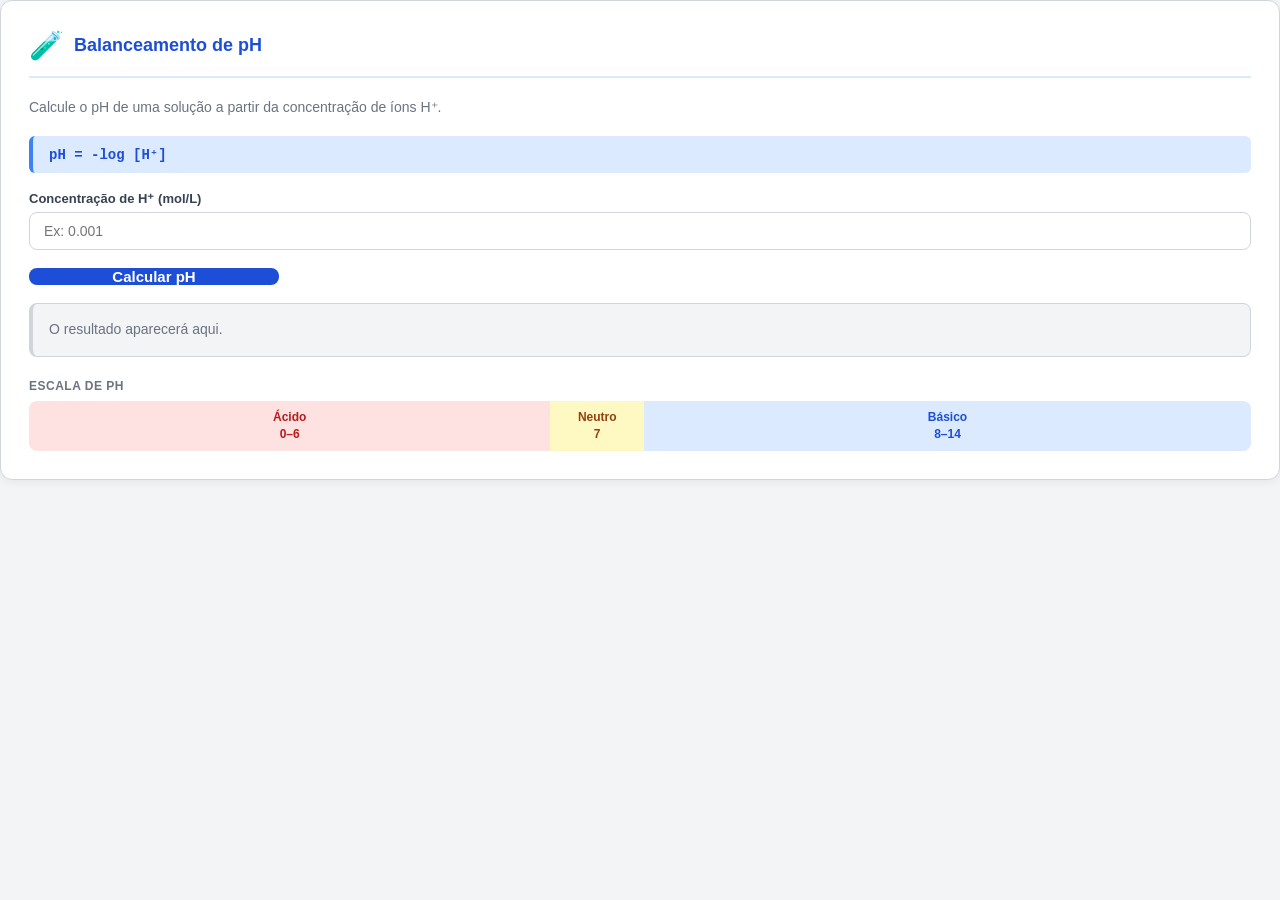
==== balanceamentoPH.html @ b7f5a319 "Add files via upload ja tem o menu e colocou massa molar e balanceamento de PH" ====
<html>
    <head>
        <link rel="stylesheet" href="style.css">
    </head>
    <body> 

        <main>
        <div class="card">
            <div class="card-topo">
              <span class="card-icone">🧪</span>
              <h2 class="card-titulo">Balanceamento de pH</h2>
            </div>
    
            <p class="card-descricao">
              Calcule o pH de uma solução a partir da concentração de íons H⁺.
            </p>
    
    
            <div class="formula">
              <span class="formula-texto">pH = -log [H⁺]</span>
            </div>
    
            <div class="campo-grupo">
              <label class="campo-label" for="concentracao">
                Concentração de H⁺ (mol/L)
              </label>
              <input
                class="campo-input"
                type="number"
                id="concentracao"
                placeholder="Ex: 0.001"
                step="any"
                min="0"
              />
            </div>
    
            <button class="botao" onclick="calcularPH()">
              Calcular pH
            </button>
    
            <div class="resultado" id="resultado-ph">
              O resultado aparecerá aqui.
            </div>
    
            <div class="escala-ph">
              <p class="escala-titulo">Escala de pH</p>
              <div class="escala-barra">
                <div class="escala-acido">Ácido<br/>0–6</div>
                <div class="escala-neutro">Neutro<br/>7</div>
                <div class="escala-basico">Básico<br/>8–14</div>
              </div>
            </div>
          </div>
          </main>
    </body>
</html>
---- style.css ----
:root {
    --azul-forte:   #1d4ed8;   /* Botões, destaques */
    --azul-medio:   #3b82f6;   /* Bordas, hover */
    --azul-claro:   #dbeafe;   /* Fundo de fórmulas, escala */
    --cinza-escuro: #374151;   /* Texto principal */
    --cinza-medio:  #6b7280;   /* Texto secundário */
    --cinza-claro:  #f3f4f6;   /* Fundo da página */
    --cinza-borda:  #d1d5db;   /* Bordas de inputs */
    --branco:       #ffffff;   /* Fundo dos cards */
  }
  
  
  /* Remove margens navegador. */
  * {
    margin: 0;
    padding: 0;
    box-sizing: border-box; 
  }
  
  body {
    font-family: 'Segoe UI', Arial, sans-serif; 
    background-color: var(--cinza-claro);
    color: var(--cinza-escuro);
    min-height: 100vh; /* deixa na tela toda */
  }
  
  
  /* cabeçalho */
  .cabecalho {
    background-color: var(--azul-forte);
    color: var(--branco);
    padding: 24px 32px;
    text-align: center;
  }
  
  .menu {
      list-style: none;
      display: flex;
      background-color: #1d4ed8;
      margin: 0;
      padding: 0;
  }
  
  .menu li {
      margin: 0;
  }
  
  .menu a {
      display: block;
      color: white;
      text-decoration: none;
      padding: 15px 20px;
  }
  
  .menu a:hover {
      background-color: #1d4ed8;
  }
  
  .cabecalho-conteudo {
    max-width: 900px;
    margin: 0 auto; 
  }
  
  
  .logo {
    display: flex;
    align-items: center;
    justify-content: center;
    gap: 12px; 
    margin-bottom: 6px;
  }
  
  .logo-icone {
    font-size: 36px;
  }
  
  .logo-nome {
    font-size: 32px;
    font-weight: 700;
    letter-spacing: 2px; 
  }
  
  .cabecalho-subtitulo {
    font-size: 14px;
    opacity: 0.85; /* deixa transparentinho */
    letter-spacing: 1px;
    text-transform: uppercase;
  }
  
  
  /* parte principal */
  .principal {
    max-width: 960px;
    margin: 0 auto;      
    padding: 40px 24px;
  }
  
  
  
  .boas-vindas {
    text-align: center;
    margin-bottom: 36px;
  }
  
  .titulo-principal {
    font-size: 26px;
    font-weight: 700;
    color: var(--cinza-escuro);
    margin-bottom: 8px;
  }
  
  .descricao {
    font-size: 15px;
    color: var(--cinza-medio);
  }
  
  /*davi*/
  /*computador duas culunas */
  .grade-calculadoras {
    display: grid;
    grid-template-columns: 1fr 1fr; 
    gap: 24px;
  }
  
  /* celular vira 1 coluna */
  @media (max-width: 700px) {
    .grade-calculadoras {
      grid-template-columns: 1fr;
    }
  }
  
  /*daphini*/
  /*caixa branca */
  .card {
    background-color: var(--branco);
    border-radius: 12px;
    padding: 28px;
    border: 1px solid var(--cinza-borda);
    box-shadow: 0 2px 8px rgba(0, 0, 0, 0.06); 
    display: flex;
    flex-direction: column; 
    gap: 18px;
  }
  
  /* Topo do caixa */
  .card-topo {
    display: flex;
    align-items: center;
    gap: 10px;
    border-bottom: 2px solid var(--azul-claro); 
    padding-bottom: 14px;
  }
  
  .card-icone {
    font-size: 28px;
  }
  
  .card-titulo {
    font-size: 18px;
    font-weight: 700;
    color: var(--azul-forte);
  }
  
  .card-descricao {
    font-size: 14px;
    color: var(--cinza-medio);
    line-height: 1.6;
  }
  
  
  /* formula */
  .formula {
    background-color: var(--azul-claro);
    border-left: 4px solid var(--azul-medio);
    border-radius: 6px;
    padding: 10px 16px;
  }
  
  .formula-texto {
    font-size: 14px;
    font-weight: 600;
    color: var(--azul-forte);
    font-family: 'Courier New', monospace; 
  }
  
  
  
  .campo-grupo {
    display: flex;
    flex-direction: column;
    gap: 6px;
  }
  
  .campo-label {
    font-size: 13px;
    font-weight: 600;
    color: var(--cinza-escuro);
  }
  /*mari/*
  /* arredonda, centraliza e tipo de linha */
  .campo-input {
    padding: 10px 14px;
    border: 1.5px solid var(--cinza-borda);
    border-radius: 8px;
    font-size: 14px;
    color: var(--cinza-escuro);
    background-color: var(--branco);
  }
  
  /* Destaca qnd clica */
  .campo-input:focus {
    border-color: var(--azul-medio);
    box-shadow: 0 0 0 3px rgba(59, 130, 246, 0.15);
  }
  /*destaca no mouse*/
  .campo-select {
    cursor: pointer;
  }
  /*paulo*/
  
  /* botao */
  .botao {
    display: inline-flex;
    justify-content: center;
    align-items: center;
    width: 250px;
    background-color: var(--azul-forte);
    color: var(--branco);
    font-size: 15px;
    font-weight: 600;
    border: none;
    border-radius: 8px;
    cursor: pointer;        
    transition: background-color 0.2s, transform 0.1s;
  }
  
  /* Efeito  mouse */
  .botao:hover {
    background-color: var(--azul-medio);
  }
  
  /* Efeito  clicar */
  .botao:active {
    transform: scale(0.98);
  }
  section{
    margin-bottom: 20px; 
    text-align: center;
  }
  
  .botao a{
    display: flex;
    justify-content: center;
    gap: 10px;
    width: 100%;
    padding: 12px;
    background-color: var(--azul-forte);
    color: var(--branco);
    font-size: 15px;
    font-weight: 600;
    border: none;
    border-radius: 8px;
    cursor: pointer;        
    transition: background-color 0.2s, transform 0.1s;
    text-decoration: none;
  }
  
  
  /* ---- Caixinha de resultado ---- */
  .resultado {
    background-color: var(--cinza-claro);
    border: 1px solid var(--cinza-borda);
    border-left: 4px solid var(--cinza-borda); 
    border-radius: 8px;
    padding: 14px 16px;
    font-size: 14px;
    color: var(--cinza-medio);
    line-height: 1.7;
    transition: border-left-color 0.3s; 
  }
  
  .resultado strong {
    color: var(--azul-forte);
    font-size: 16px;
  }
  
  
  
  .escala-ph {
    margin-top: 4px;
  }
  
  .escala-titulo {
    font-size: 12px;
    font-weight: 600;
    color: var(--cinza-medio);
    margin-bottom: 8px;
    text-transform: uppercase;
    letter-spacing: 0.5px;
  }
  
  .escala-barra {
    display: flex;
    border-radius: 8px;
    overflow: hidden; 
    font-size: 12px;
    font-weight: 600;
    text-align: center;
  }
  
  .escala-acido {
    flex: 6;             
    background-color: #fee2e2; 
    color: #b91c1c;
    padding: 8px 4px;
    line-height: 1.4;
  }
  
  .escala-neutro {
    flex: 1;              
    background-color: #fef9c3; 
    color: #92400e;
    padding: 8px 4px;
    line-height: 1.4;
  }
  
  .escala-basico {
    flex: 7;             
    background-color: var(--azul-claro);
    color: var(--azul-forte);
    padding: 8px 4px;
    line-height: 1.4;
  }
  
  
  /* rodape */
  .rodape {
    text-align: center;
    padding: 24px;
    background-color: var(--branco);
    border-top: 1px solid var(--cinza-borda);
    color: var(--cinza-medio);
    font-size: 13px;
    line-height: 1.8;
  }
  
  .rodape-aviso {
    font-size: 11px;
    opacity: 0.7;
  }
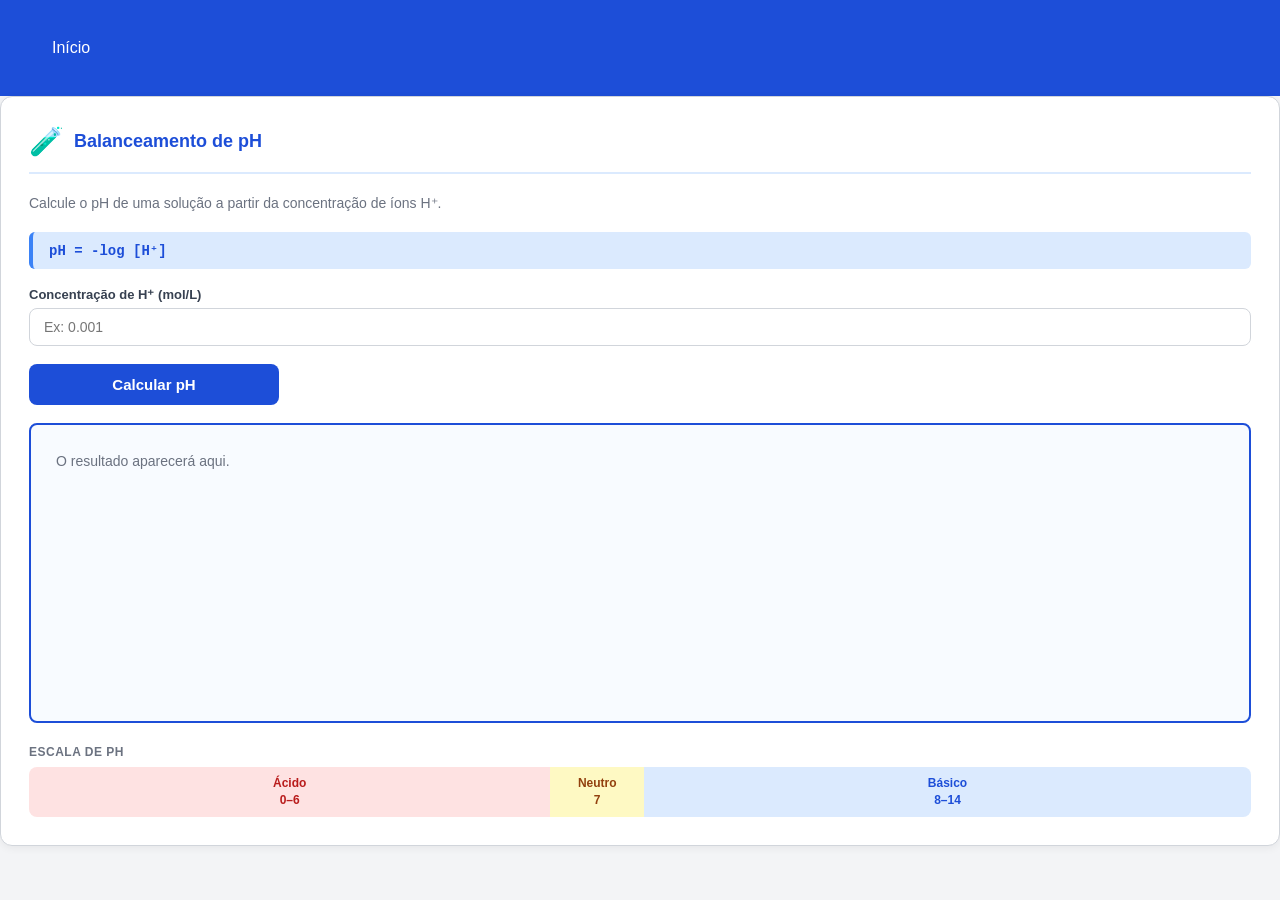
==== commit d75264fb: "Add files via upload" ====
--- a/balanceamentoPH.html
+++ b/balanceamentoPH.html
@@ -3,7 +3,13 @@
         <link rel="stylesheet" href="style.css">
     </head>
     <body> 
-
+      <header class="cabecalho">
+        <nav>
+            <ul class="menu">
+                <li><a href="index.html">Início</a></li>
+            </ul>
+        </nav>
+        </header>
         <main>
         <div class="card">
             <div class="card-topo">
--- a/style.css
+++ b/style.css
@@ -55,6 +55,63 @@
   .menu a:hover {
       background-color: #1d4ed8;
   }
+
+.titulo {
+    text-align: center;
+    margin: 30px 0;
+    font-family: Arial, sans-serif;
+}
+
+.sobreatomix{
+    max-width: 800px;
+    margin: 0 auto 30px auto;
+    padding: 0 20px;
+    text-align: center;
+    font-size: 16px;
+    color: var(--cinza-medio);
+    line-height: 1.6;
+}
+
+
+.integrantes {
+    display: flex;
+    justify-content: center;
+    flex-wrap: wrap;
+    gap: 25px;
+    padding: 20px;
+}
+
+
+.foto {
+    width: 220px;
+    background-color: #fff;
+    border: 1px solid #ddd;
+    border-radius: 10px;
+    text-align: center;
+    padding: 20px;
+    box-shadow: 0 2px 8px rgba(0,0,0,0.2);
+}
+
+
+.foto img {
+    width: 120px;
+    height: 120px;
+    border-radius: 50%;
+    object-fit: cover;
+    margin-bottom: 15px;
+}
+
+
+.foto h2 {
+    font-size: 20px;
+    margin-bottom: 10px;
+}
+
+
+.foto p {
+    font-size: 16px;
+    color: #555;
+}
   
   .cabecalho-conteudo {
     max-width: 900px;
@@ -331,8 +388,30 @@
     padding: 8px 4px;
     line-height: 1.4;
   }
-  
-  
+
+   .upload-box {
+    width: 600px;
+    height: 240px;
+    margin: 50px auto;  
+    background-color: #f0f0f0;
+    border: 2px dashed #ccc;
+    border-radius: 12px;
+    display: flex;
+    justify-content: center;
+    align-items: center;
+    text-align: center;
+    font-family: Arial, sans-serif;
+    font-size: 16px;
+    font-weight: bold;
+    color: #000;
+    cursor: pointer;
+}
+
+.imagem-container {
+    display: flex;
+    justify-content: center;
+    align-items: center;
+}
   /* rodape */
   .rodape {
     text-align: center;
@@ -343,8 +422,70 @@
     font-size: 13px;
     line-height: 1.8;
   }
-  
-  .rodape-aviso {
-    font-size: 11px;
-    opacity: 0.7;
-  }+
+  /* Área onde fica o input e o botão */
+.entrada{
+    display: flex;
+    align-items: end;
+    gap: 20px;
+}
+
+.campo{
+    display: flex;
+    flex-direction: column;
+    flex: 1;
+    gap: 10px;
+}
+
+label{
+    color: #1d4ed8;
+    font-weight: bold;
+}
+
+input{
+    padding: 12px;
+    border: 2px solid #1d4ed8;
+    border-radius: 6px;
+    font-size: 16px;
+    outline: none;
+}
+
+input:focus{
+    border-color: #163fb3;
+}
+
+button{
+    padding: 12px 30px;
+    background-color: #1d4ed8;
+    color: white;
+    border: none;
+    border-radius: 6px;
+    font-size: 16px;
+    cursor: pointer;
+}
+
+button:hover{
+    background-color: #163fb3;
+}
+
+.resultado{
+    border: 2px solid #1d4ed8;
+    border-radius: 8px;
+    padding: 25px;
+    min-height: 300px;
+
+    display: flex;
+    flex-direction: column;
+    gap: 20px;
+    background-color: #f8fbff;
+}
+
+.resultado h2{
+    color: #1d4ed8;
+    border-bottom: 2px solid #1d4ed8;
+    padding-bottom: 10px;
+}
+
+.resultado p{
+    font-size: 22px;
+}
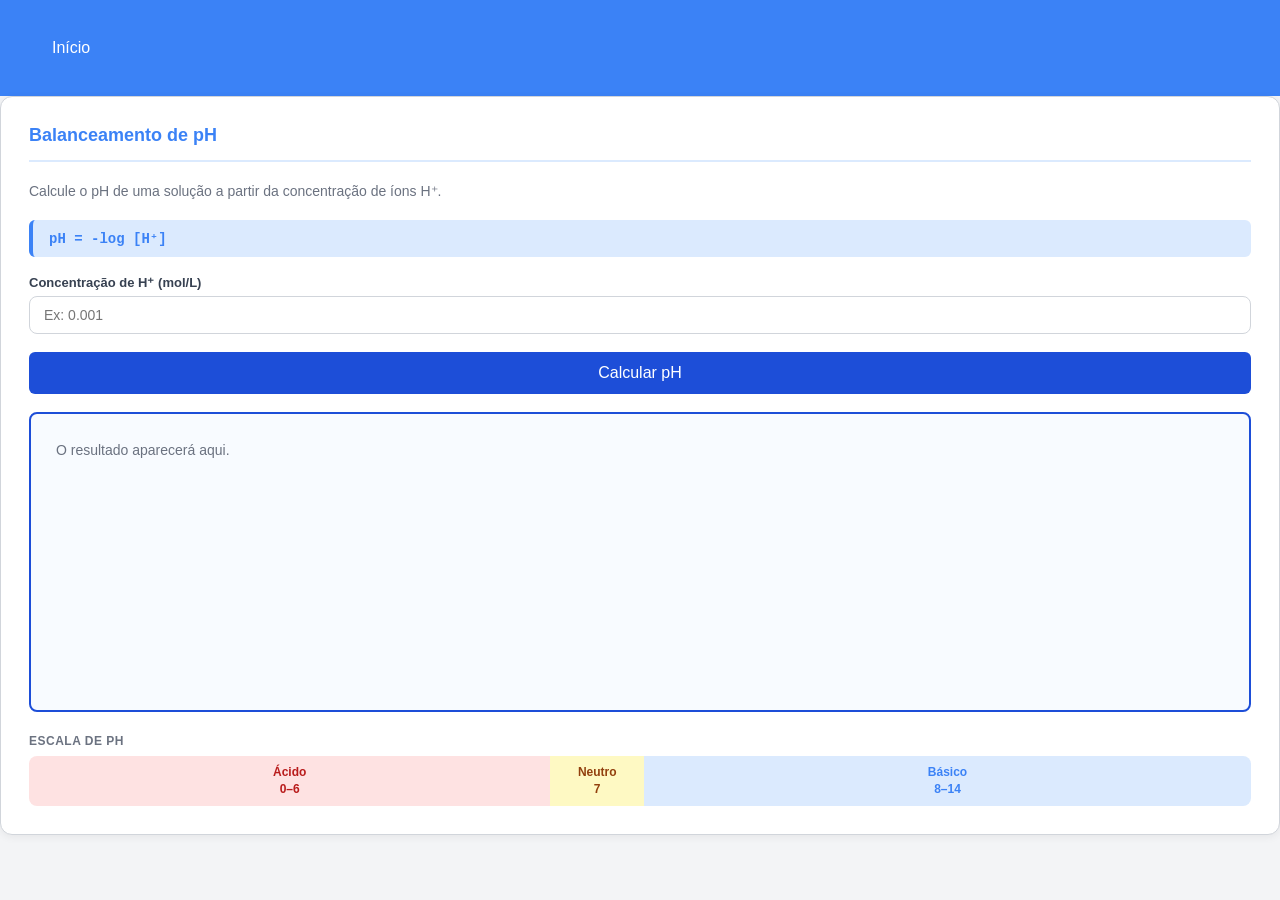
==== commit 8d224720: "Add files via upload" ====
--- a/balanceamentoPH.html
+++ b/balanceamentoPH.html
@@ -6,14 +6,13 @@
       <header class="cabecalho">
         <nav>
             <ul class="menu">
-                <li><a href="index.html">Início</a></li>
+                <li><a href="/">Início</a></li>
             </ul>
         </nav>
         </header>
         <main>
         <div class="card">
             <div class="card-topo">
-              <span class="card-icone">🧪</span>
               <h2 class="card-titulo">Balanceamento de pH</h2>
             </div>
     
@@ -40,7 +39,7 @@
               />
             </div>
     
-            <button class="botao" onclick="calcularPH()">
+            <button class="botaozinho" onclick="calcularPH()">
               Calcular pH
             </button>
     
--- a/style.css
+++ b/style.css
@@ -1,5 +1,5 @@
 :root {
-    --azul-forte:   #1d4ed8;   /* Botões, destaques */
+    --azul-forte:   #3b82f6;   /* Botões, destaques */
     --azul-medio:   #3b82f6;   /* Bordas, hover */
     --azul-claro:   #dbeafe;   /* Fundo de fórmulas, escala */
     --cinza-escuro: #374151;   /* Texto principal */
@@ -22,6 +22,8 @@
     background-color: var(--cinza-claro);
     color: var(--cinza-escuro);
     min-height: 100vh; /* deixa na tela toda */
+    display:flex;
+    flex-direction: column;
   }
   
   
@@ -36,7 +38,7 @@
   .menu {
       list-style: none;
       display: flex;
-      background-color: #1d4ed8;
+      background-color:#3b82f6;
       margin: 0;
       padding: 0;
   }
@@ -127,14 +129,13 @@
     margin-bottom: 6px;
   }
   
-  .logo-icone {
-    font-size: 36px;
-  }
   
   .logo-nome {
-    font-size: 32px;
+    font-size: 45px;
     font-weight: 700;
-    letter-spacing: 2px; 
+    letter-spacing: 2px;
+    text-transform: uppercase; 
+    font-family: Verdana;
   }
   
   .cabecalho-subtitulo {
@@ -147,9 +148,12 @@
   
   /* parte principal */
   .principal {
-    max-width: 960px;
+    max-width: 900px;
     margin: 0 auto;      
-    padding: 40px 24px;
+    display: flex;
+    padding: 60px 24px;
+    flex:1;
+    align-items: center;
   }
   
   
@@ -160,7 +164,7 @@
   }
   
   .titulo-principal {
-    font-size: 26px;
+    font-size: 32px;
     font-weight: 700;
     color: var(--cinza-escuro);
     margin-bottom: 8px;
@@ -277,18 +281,20 @@
   
   /* botao */
   .botao {
-    display: inline-flex;
-    justify-content: center;
-    align-items: center;
-    width: 250px;
+    display: flex;
+    justify-content: center;
+    align-items: center;
+    width: 320px;      
+    height: 130px;
     background-color: var(--azul-forte);
     color: var(--branco);
-    font-size: 15px;
-    font-weight: 600;
+    font-size: 24px;
+    font-weight: 700;
     border: none;
     border-radius: 8px;
     cursor: pointer;        
     transition: background-color 0.2s, transform 0.1s;
+    
   }
   
   /* Efeito  mouse */
@@ -320,6 +326,9 @@
     cursor: pointer;        
     transition: background-color 0.2s, transform 0.1s;
     text-decoration: none;
+    flex-direction: column;
+    align-items: center;
+
   }
   
   
@@ -489,3 +498,137 @@
 .resultado p{
     font-size: 22px;
 }
+
+.principal {
+    display: grid;
+    grid-template-columns: repeat(3, 250px);
+    justify-content: center;
+    gap: 20px;
+
+    
+}
+
+.boas-vindas {
+    grid-column: 1 / -1;
+    text-align: center;
+    margin-bottom: 16px;
+}
+
+.principal section.botao {
+    width: 250px;
+    margin: 0;
+}
+
+.principal section.botao a.botao {
+    display: flex;
+    flex-direction: column;
+    align-items: center;
+    justify-content: center;
+    width: 100%;
+    min-height: 50px;
+    padding: 12px;
+    text-align: center;
+}
+
+/* Layout da Distribuição Eletrônica */
+.pagina-distribuicao {
+    width: 100%;
+    max-width: 100%;
+    padding: 0;
+    margin: 0;
+}
+
+.pagina-distribuicao .card {
+    display: flex;
+    flex-direction: column;
+    gap: 18px;
+    width: 100%;
+    max-width: 100%;
+    min-height: calc(100vh - 80px);
+    margin: 0;
+    padding: 28px;
+    border-radius: 8px;
+    background-color: var(--branco);
+}
+
+.pagina-distribuicao .card-topo {
+    width: 100%;
+}
+
+.pagina-distribuicao .card-descricao {
+    width: 100%;
+}
+
+.pagina-distribuicao .campo-grupo {
+    display: flex;
+    flex-direction: column;
+    gap: 6px;
+    width: 100%;
+}
+
+.pagina-distribuicao .campo-input {
+    width: 100%;
+}
+
+.pagina-distribuicao form {
+    width: 100%;
+}
+
+.pagina-distribuicao .botao {
+    width: 200px;
+    max-width: 100%;
+    padding: 12px;
+}
+
+.pagina-distribuicao .resultado {
+    width: 100%;
+    min-height: 150px;
+    margin-top: 0;
+}
+
+main.pagina-distribuicao {
+    display: block !important;
+    width: 100% !important;
+    max-width: none !important;
+    margin: 0 auto !important;
+    padding: 0 !important; 
+
+}
+
+main.pagina-distribuicao > .card {
+    display: flex;
+    flex-direction: column;
+    width: 100% !important;
+    max-width: none !important;
+    min-height: calc(100vh - 160px);
+    margin: 0 !important;
+    padding: 28px;
+    border-radius: 8px;
+}
+
+main.pagina-distribuicao .campo-grupo,
+main.pagina-distribuicao form,
+main.pagina-distribuicao .campo-input,
+main.pagina-distribuicao .resultado {
+    width: 100% !important;
+}
+
+main.pagina-distribuicao .resultado {
+    min-height: 150px;
+}
+
+.botao-calcular {
+    width: 100%;
+    padding: 15px;
+    margin-top: 15px;
+    background-color: #1d4ed8;
+    color: white;
+    border: none;
+    border-radius: 5px;
+    cursor: pointer;
+    font-size: 14px;
+}
+
+.botao-calcular:hover {
+    background-color: #1e40af;
+}
